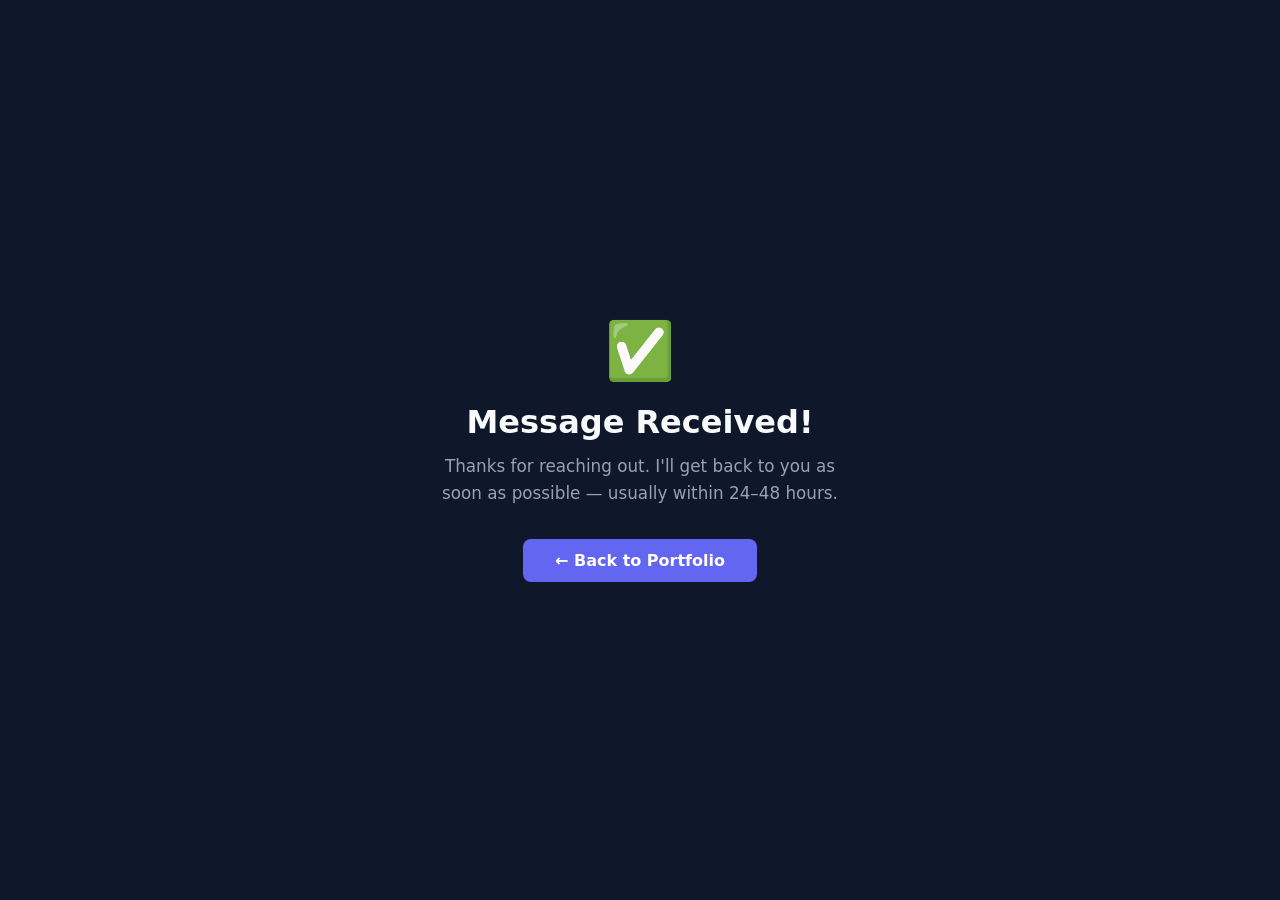
==== success.html @ bf2d13ae "Initial commit via Netlify [skip ci]" ====
<!DOCTYPE html>
<html lang="en">
<head>
  <meta charset="UTF-8" />
  <meta name="viewport" content="width=device-width, initial-scale=1.0" />
  <title>Message Sent – Sabin Thapa Magar</title>
  <style>
    * { margin: 0; padding: 0; box-sizing: border-box; }
    body {
      font-family: 'Segoe UI', system-ui, sans-serif;
      background: #0f172a;
      color: #e2e8f0;
      min-height: 100vh;
      display: flex;
      align-items: center;
      justify-content: center;
    }
    .card {
      text-align: center;
      padding: 3rem 2rem;
      max-width: 480px;
    }
    .icon {
      font-size: 3.5rem;
      margin-bottom: 1.2rem;
    }
    h1 {
      font-size: 2rem;
      font-weight: 700;
      margin-bottom: 0.75rem;
      color: #f8fafc;
    }
    p {
      color: #94a3b8;
      font-size: 1.05rem;
      line-height: 1.6;
      margin-bottom: 2rem;
    }
    a {
      display: inline-block;
      padding: 0.75rem 2rem;
      background: #6366f1;
      color: white;
      border-radius: 8px;
      text-decoration: none;
      font-weight: 600;
      transition: background 0.2s;
    }
    a:hover { background: #4f46e5; }
  </style>
</head>
<body>
  <div class="card">
    <div class="icon">✅</div>
    <h1>Message Received!</h1>
    <p>
      Thanks for reaching out. I'll get back to you as soon as possible —
      usually within 24–48 hours.
    </p>
    <a href="/">← Back to Portfolio</a>
  </div>
</body>
</html>
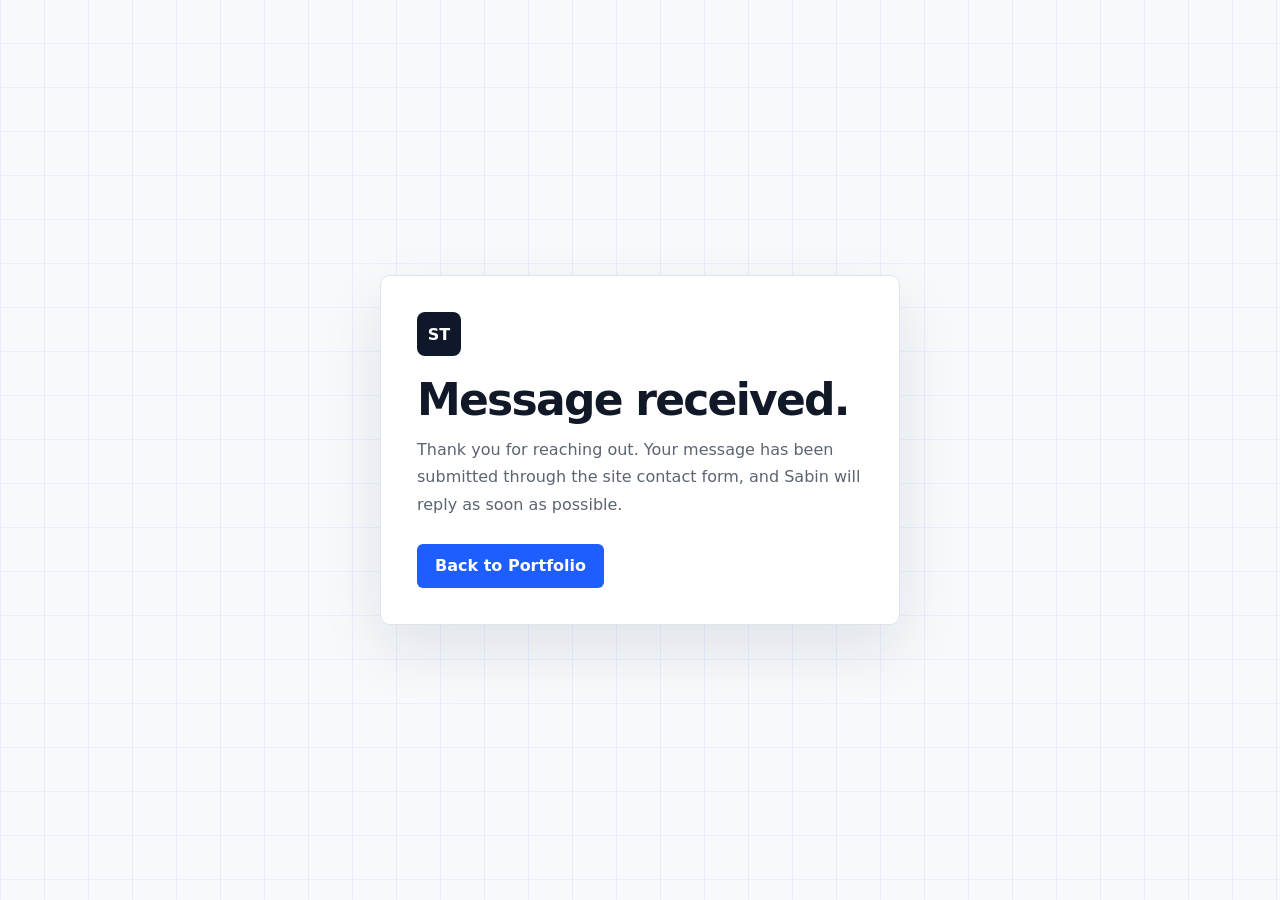
==== commit a364fe32: "Add files via upload" ====
--- a/success.html
+++ b/success.html
@@ -1,63 +1,75 @@
 <!DOCTYPE html>
 <html lang="en">
 <head>
-  <meta charset="UTF-8" />
-  <meta name="viewport" content="width=device-width, initial-scale=1.0" />
-  <title>Message Sent – Sabin Thapa Magar</title>
+  <meta charset="UTF-8">
+  <meta name="viewport" content="width=device-width, initial-scale=1.0">
+  <title>Message Sent | Sabin Thapa Magar</title>
+  <meta name="robots" content="noindex">
   <style>
-    * { margin: 0; padding: 0; box-sizing: border-box; }
+    :root {
+      --bg: #f7f9fc;
+      --paper: #ffffff;
+      --ink: #111827;
+      --muted: #5b6472;
+      --line: #dce5ee;
+      --blue: #1e5eff;
+      --navy: #0f172a;
+    }
+    * { box-sizing: border-box; margin: 0; padding: 0; }
     body {
-      font-family: 'Segoe UI', system-ui, sans-serif;
-      background: #0f172a;
-      color: #e2e8f0;
       min-height: 100vh;
-      display: flex;
+      display: grid;
+      place-items: center;
+      background:
+        linear-gradient(90deg, rgba(30,94,255,.07) 1px, transparent 1px),
+        linear-gradient(0deg, rgba(30,94,255,.06) 1px, transparent 1px),
+        var(--bg);
+      background-size: 44px 44px;
+      color: var(--ink);
+      font-family: Inter, system-ui, -apple-system, BlinkMacSystemFont, "Segoe UI", sans-serif;
+      padding: 24px;
+    }
+    .card {
+      width: min(520px, 100%);
+      background: var(--paper);
+      border: 1px solid var(--line);
+      border-radius: 10px;
+      box-shadow: 0 24px 60px rgba(23, 32, 51, .10);
+      padding: 36px;
+    }
+    .mark {
+      width: 44px;
+      height: 44px;
+      display: grid;
+      place-items: center;
+      border-radius: 8px;
+      background: var(--navy);
+      color: #fff;
+      font-weight: 800;
+      margin-bottom: 22px;
+    }
+    h1 { font-size: clamp(30px, 7vw, 44px); line-height: 1; letter-spacing: -0.04em; margin-bottom: 14px; }
+    p { color: var(--muted); line-height: 1.7; margin-bottom: 26px; }
+    a {
+      display: inline-flex;
+      min-height: 44px;
       align-items: center;
       justify-content: center;
+      padding: 0 18px;
+      border-radius: 6px;
+      background: var(--blue);
+      color: #fff;
+      font-weight: 800;
+      text-decoration: none;
     }
-    .card {
-      text-align: center;
-      padding: 3rem 2rem;
-      max-width: 480px;
-    }
-    .icon {
-      font-size: 3.5rem;
-      margin-bottom: 1.2rem;
-    }
-    h1 {
-      font-size: 2rem;
-      font-weight: 700;
-      margin-bottom: 0.75rem;
-      color: #f8fafc;
-    }
-    p {
-      color: #94a3b8;
-      font-size: 1.05rem;
-      line-height: 1.6;
-      margin-bottom: 2rem;
-    }
-    a {
-      display: inline-block;
-      padding: 0.75rem 2rem;
-      background: #6366f1;
-      color: white;
-      border-radius: 8px;
-      text-decoration: none;
-      font-weight: 600;
-      transition: background 0.2s;
-    }
-    a:hover { background: #4f46e5; }
   </style>
 </head>
 <body>
-  <div class="card">
-    <div class="icon">✅</div>
-    <h1>Message Received!</h1>
-    <p>
-      Thanks for reaching out. I'll get back to you as soon as possible —
-      usually within 24–48 hours.
-    </p>
-    <a href="/">← Back to Portfolio</a>
-  </div>
+  <main class="card">
+    <div class="mark">ST</div>
+    <h1>Message received.</h1>
+    <p>Thank you for reaching out. Your message has been submitted through the site contact form, and Sabin will reply as soon as possible.</p>
+    <a href="/">Back to Portfolio</a>
+  </main>
 </body>
 </html>
